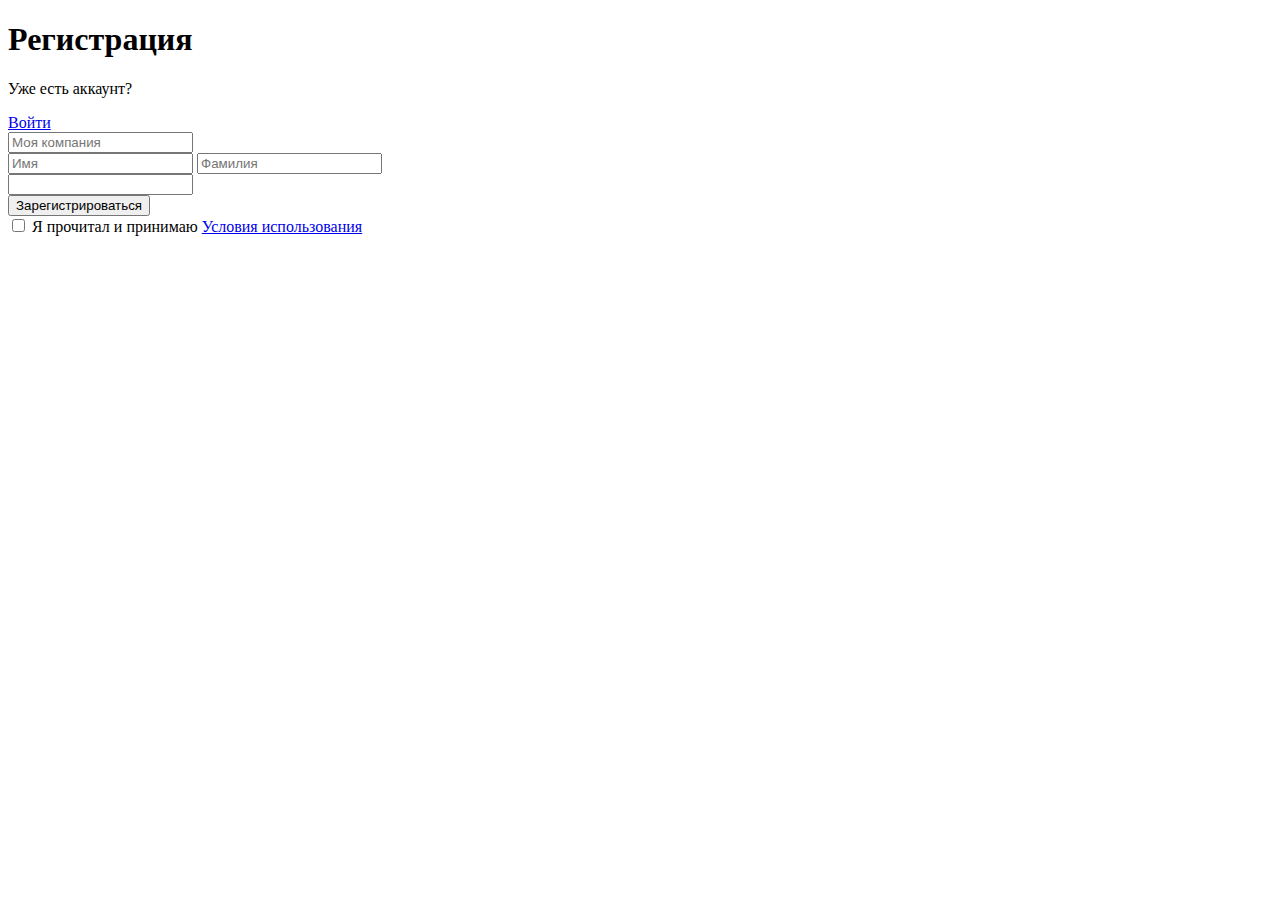
==== 2-Form/index.html @ b1ba29fb "feat: add a layout of form" ====
<!DOCTYPE html>
<html lang="ru">
  <head>
    <meta charset="UTF-8" />
    <meta name="viewport" content="width=device-width, initial-scale=1.0" />
    <title>Регистрация</title>
  </head>
  <body>
    <main>
      <div>
        <h1>Регистрация</h1>
        <p>Уже есть аккаунт?</p>
        <a href="#">Войти</a>
        <form action="#" method="post">
          <input
            type="text"
            name="company"
            id="company"
            placeholder="Моя компания"
            required
          />
          <div>
            <input type="text" name="name" id="name" placeholder="Имя" required />
            <input
              type="text"
              name="surname"
              id="surname"
              placeholder="Фамилия"
              required
            />
          </div>
          <input type="email" name="email" id="email" required />
          <div>
            <button type="submit">Зарегистрироваться</button>
            <div></div>
          </div>
          
          <div>
            <input type="checkbox" name="rules" id="rules" />
            <label for="rules"
              >Я прочитал и принимаю <a href="#">Условия использования</a></label
            >
          </div>
        </form>
      </div>
    </main>
  </body>
</html>
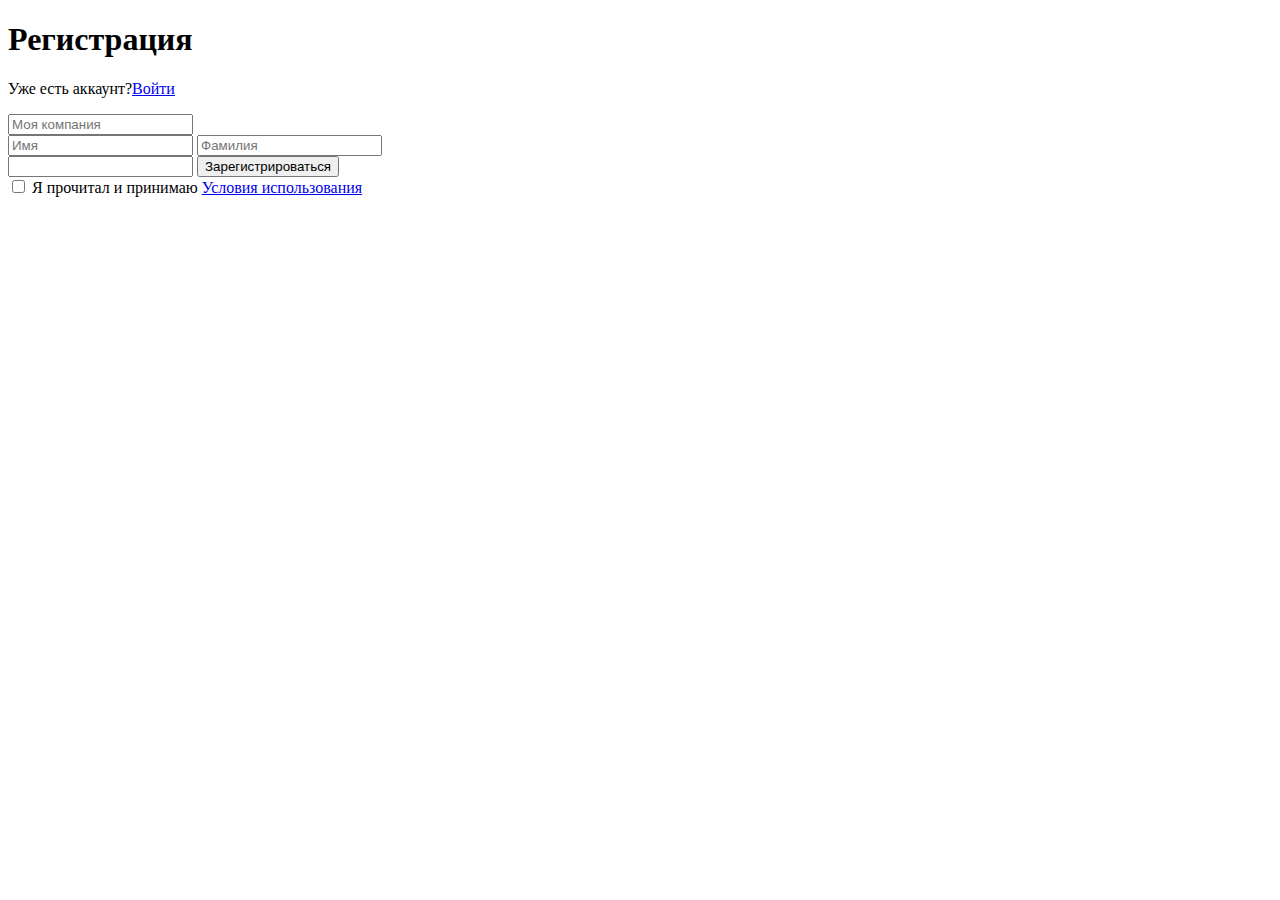
==== commit 7aa1e054: "Merge pull request #1 from i-r-v-i/1-html" ====
--- a/2-Form/index.html
+++ b/2-Form/index.html
@@ -9,8 +9,7 @@
     <main>
       <div>
         <h1>Регистрация</h1>
-        <p>Уже есть аккаунт?</p>
-        <a href="#">Войти</a>
+        <p>Уже есть аккаунт?<a href="#">Войти</a></p>
         <form action="#" method="post">
           <input
             type="text"
@@ -30,11 +29,7 @@
             />
           </div>
           <input type="email" name="email" id="email" required />
-          <div>
             <button type="submit">Зарегистрироваться</button>
-            <div></div>
-          </div>
-          
           <div>
             <input type="checkbox" name="rules" id="rules" />
             <label for="rules"
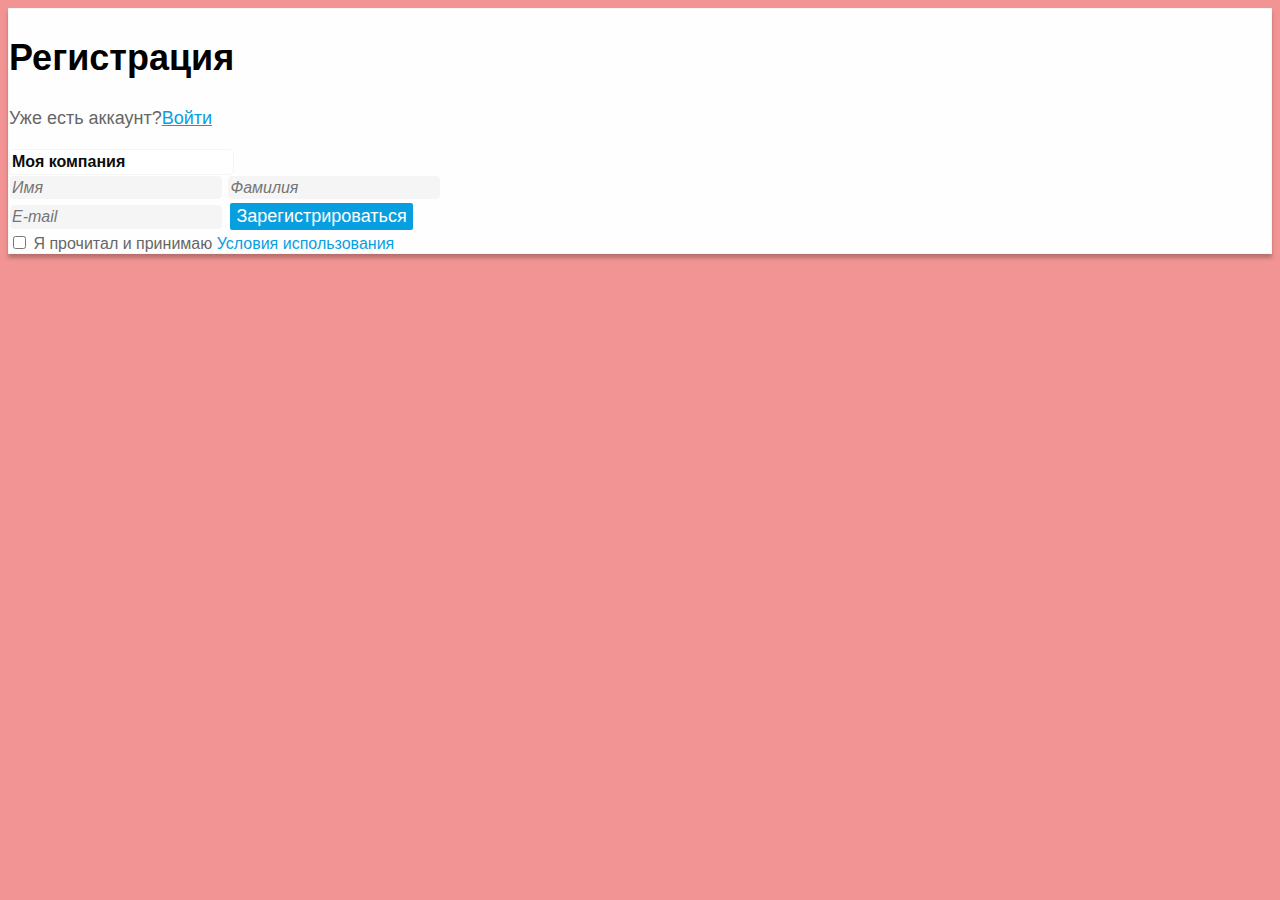
==== commit 2717c979: "feat: add styles for forms text" ====
--- a/2-Form/index.html
+++ b/2-Form/index.html
@@ -4,6 +4,7 @@
     <meta charset="UTF-8" />
     <meta name="viewport" content="width=device-width, initial-scale=1.0" />
     <title>Регистрация</title>
+    <link rel="stylesheet" href="./styles/style.css" />
   </head>
   <body>
     <main>
@@ -28,8 +29,8 @@
               required
             />
           </div>
-          <input type="email" name="email" id="email" required />
-            <button type="submit">Зарегистрироваться</button>
+          <input type="email" name="email" id="email" placeholder="E-mail" required />
+          <button type="submit">Зарегистрироваться</button>
           <div>
             <input type="checkbox" name="rules" id="rules" />
             <label for="rules"
--- a/2-Form/styles/style.css
+++ b/2-Form/styles/style.css
@@ -0,0 +1,80 @@
+body {
+  background: linear-gradient(0deg, #f39494, #f39494),
+    linear-gradient(243.43deg, #ffa5a5 32.96%, rgba(255, 255, 255, 0) 82.03%),
+    linear-gradient(243.18deg, #fdc5c5 25.45%, rgba(242, 152, 222, 0) 100%);
+  font-family: "Open Sans", sans-serif;
+}
+main > div {
+  border: 1px solid #f5f5f5;
+  box-shadow: 0px 4px 4px 0px #00000040;
+  background: #fffefe;
+}
+
+h1 {
+  font-size: 36px;
+  font-weight: 700;
+  line-height: 49.03px;
+}
+
+h1 + p {
+  font-size: 18px;
+  font-weight: 400;
+  line-height: 24.51px;
+  color: #666666;
+}
+
+form > input:nth-child(1) {
+  font-size: 16px;
+  font-weight: 600;
+  line-height: 21.79px;
+  border: 1px solid #f5f5f5;
+  border-radius: 5px;
+}
+
+form > input:nth-child(1)::placeholder {
+  color: #0e0c0c;
+}
+
+div > input,
+form > input:nth-child(3) {
+  font-size: 16px;
+  font-style: italic;
+  font-weight: 400;
+  line-height: 21.79px;
+  background: #f5f5f5;
+  border: 1px solid #ffffff;
+  border-radius: 5px;
+}
+
+input[type="checkbox"] {
+  font-size: 14px;
+  font-weight: 400;
+  line-height: 19.07px;
+  border-radius: 1px;
+  background: #f5f5f5;
+}
+
+label {
+  cursor: pointer;
+  color: #666666;
+}
+
+a {
+  color: #089fe0;
+  cursor: pointer;
+}
+label a {
+  text-decoration: none;
+}
+
+button[type="submit"] {
+  cursor: pointer;
+  border: 3px solid #ffffff;
+  background: #089fe0;
+  color: #ffffff;
+  border-radius: 5px;
+  font-size: 18px;
+  font-weight: 400;
+  line-height: 24.51px;
+  text-align: center;
+}
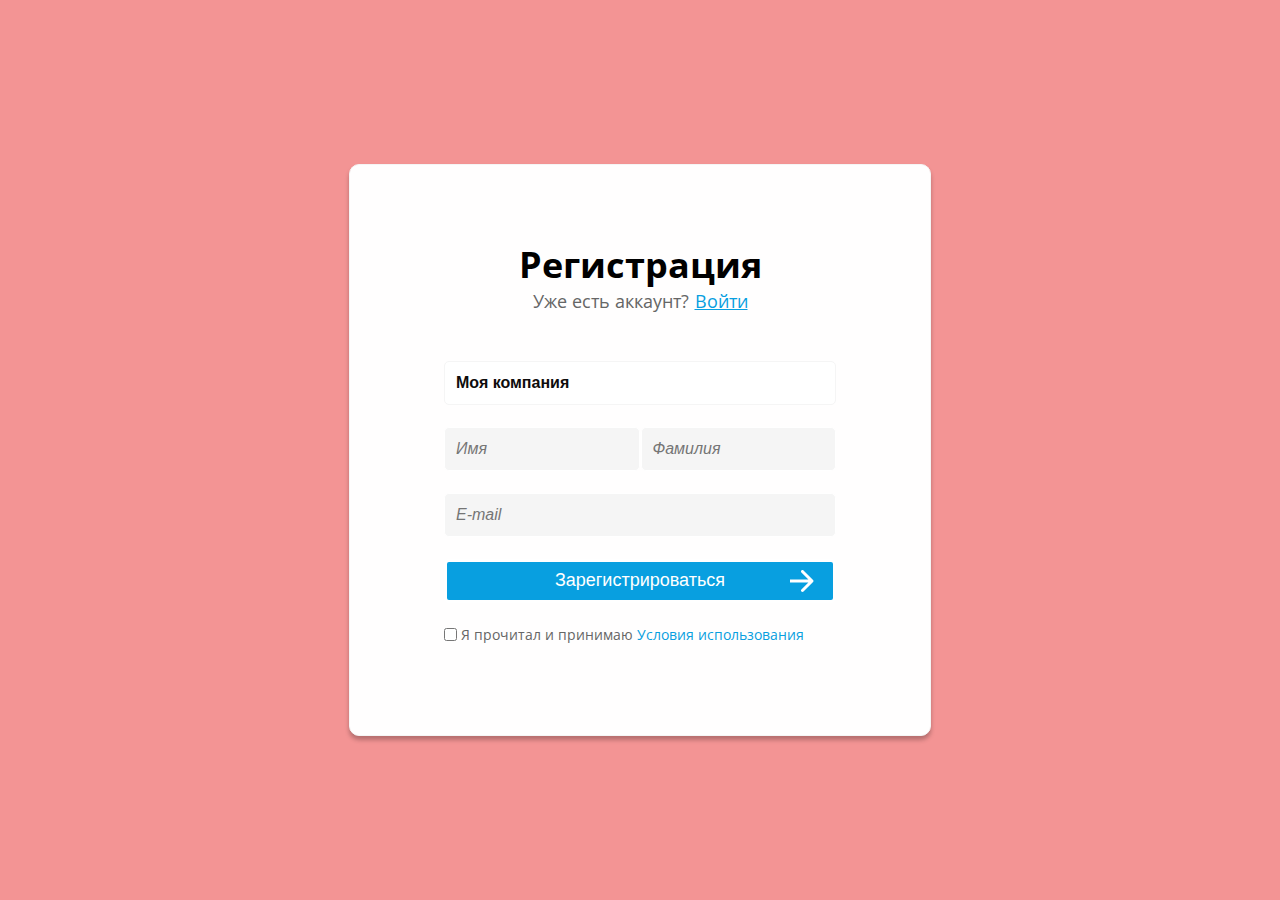
==== commit 56b15393: "feat: add flex styles for form" ====
--- a/2-Form/index.html
+++ b/2-Form/index.html
@@ -4,34 +4,48 @@
     <meta charset="UTF-8" />
     <meta name="viewport" content="width=device-width, initial-scale=1.0" />
     <title>Регистрация</title>
+    <link rel="preconnect" href="https://fonts.googleapis.com">
+    <link rel="preconnect" href="https://fonts.gstatic.com" crossorigin>
+    <link href="https://fonts.googleapis.com/css2?family=Open+Sans:ital,wght@0,300..800;1,300..800&display=swap" rel="stylesheet">
     <link rel="stylesheet" href="./styles/style.css" />
+   
   </head>
   <body>
     <main>
       <div>
         <h1>Регистрация</h1>
-        <p>Уже есть аккаунт?<a href="#">Войти</a></p>
+        <div>
+          <p>Уже есть аккаунт?</p>
+          <a href="#" class="link">Войти</a>
+        </div>
         <form action="#" method="post">
           <input
             type="text"
+            class="input"
             name="company"
             id="company"
             placeholder="Моя компания"
             required
           />
-          <div>
-            <input type="text" name="name" id="name" placeholder="Имя" required />
+          <div class="nameBox">
+            <input type="text" class="input" name="name" id="name" placeholder="Имя" required />
             <input
               type="text"
+              class="input" 
               name="surname"
               id="surname"
               placeholder="Фамилия"
               required
             />
           </div>
-          <input type="email" name="email" id="email" placeholder="E-mail" required />
+          <input type="email"  class="input" name="email" id="email" placeholder="E-mail" required />
+          <div class="button">
           <button type="submit">Зарегистрироваться</button>
-          <div>
+          <svg width="24" height="24" viewBox="0 0 24 24" fill="none" xmlns="http://www.w3.org/2000/svg">
+            <path d="M23.0607 13.0607C23.6464 12.4749 23.6464 11.5251 23.0607 10.9393L13.5147 1.3934C12.9289 0.807611 11.9792 0.807611 11.3934 1.3934C10.8076 1.97919 10.8076 2.92893 11.3934 3.51472L19.8787 12L11.3934 20.4853C10.8076 21.0711 10.8076 22.0208 11.3934 22.6066C11.9792 23.1924 12.9289 23.1924 13.5147 22.6066L23.0607 13.0607ZM0 13.5H22V10.5H0V13.5Z" fill="white"/>
+            </svg>
+        </div>
+          <div class="checkboxLine">
             <input type="checkbox" name="rules" id="rules" />
             <label for="rules"
               >Я прочитал и принимаю <a href="#">Условия использования</a></label
--- a/2-Form/styles/style.css
+++ b/2-Form/styles/style.css
@@ -1,28 +1,62 @@
+* {
+  margin: 0;
+  padding: 0;
+  box-sizing: border-box;
+}
+
 body {
   background: linear-gradient(0deg, #f39494, #f39494),
     linear-gradient(243.43deg, #ffa5a5 32.96%, rgba(255, 255, 255, 0) 82.03%),
     linear-gradient(243.18deg, #fdc5c5 25.45%, rgba(242, 152, 222, 0) 100%);
   font-family: "Open Sans", sans-serif;
 }
+main {
+  display: flex;
+  flex-direction: column;
+  justify-content: center;
+  align-items: center;
+  text-align: center;
+  min-height: 100vh;
+}
 main > div {
   border: 1px solid #f5f5f5;
   box-shadow: 0px 4px 4px 0px #00000040;
   background: #fffefe;
+  max-width: 582px;
+  width: 100%;
+  padding: 75px 94px 91px;
+  border-radius: 10px;
 }
 
 h1 {
   font-size: 36px;
   font-weight: 700;
   line-height: 49.03px;
+
 }
-
-h1 + p {
+h1 + div {
+  display: flex;
+  justify-content: center;
+  gap: 6px;
+  margin-bottom: 47px;
+}
+h1 + div > p {
   font-size: 18px;
   font-weight: 400;
   line-height: 24.51px;
   color: #666666;
+ 
 }
-
+.link {
+  font-size: 18px;
+  font-weight: 400;
+  line-height: 24.51px;
+}
+form {
+  display: flex;
+  flex-direction: column;
+  gap: 22px;
+}
 form > input:nth-child(1) {
   font-size: 16px;
   font-weight: 600;
@@ -45,11 +79,26 @@
   border: 1px solid #ffffff;
   border-radius: 5px;
 }
-
-input[type="checkbox"] {
+.nameBox {
+  display: flex;
+  gap: 1px;
+}
+.input {
+  height: 44px;
+  border-radius: 5px;
+  width: 100%;
+  padding: 9px 0 9px  11px;
+}
+.checkboxLine {
+  width: 100%;
+  display: flex;
+  gap: 4px;
   font-size: 14px;
   font-weight: 400;
   line-height: 19.07px;
+}
+
+.checkbox {
   border-radius: 1px;
   background: #f5f5f5;
 }
@@ -77,4 +126,15 @@
   font-weight: 400;
   line-height: 24.51px;
   text-align: center;
+  height: 44px;
+  width: 100%;
 }
+.button {
+  position: relative;
+
+}
+.button svg {
+  position: absolute;
+  right: 22px;
+  top: 10px;
+}